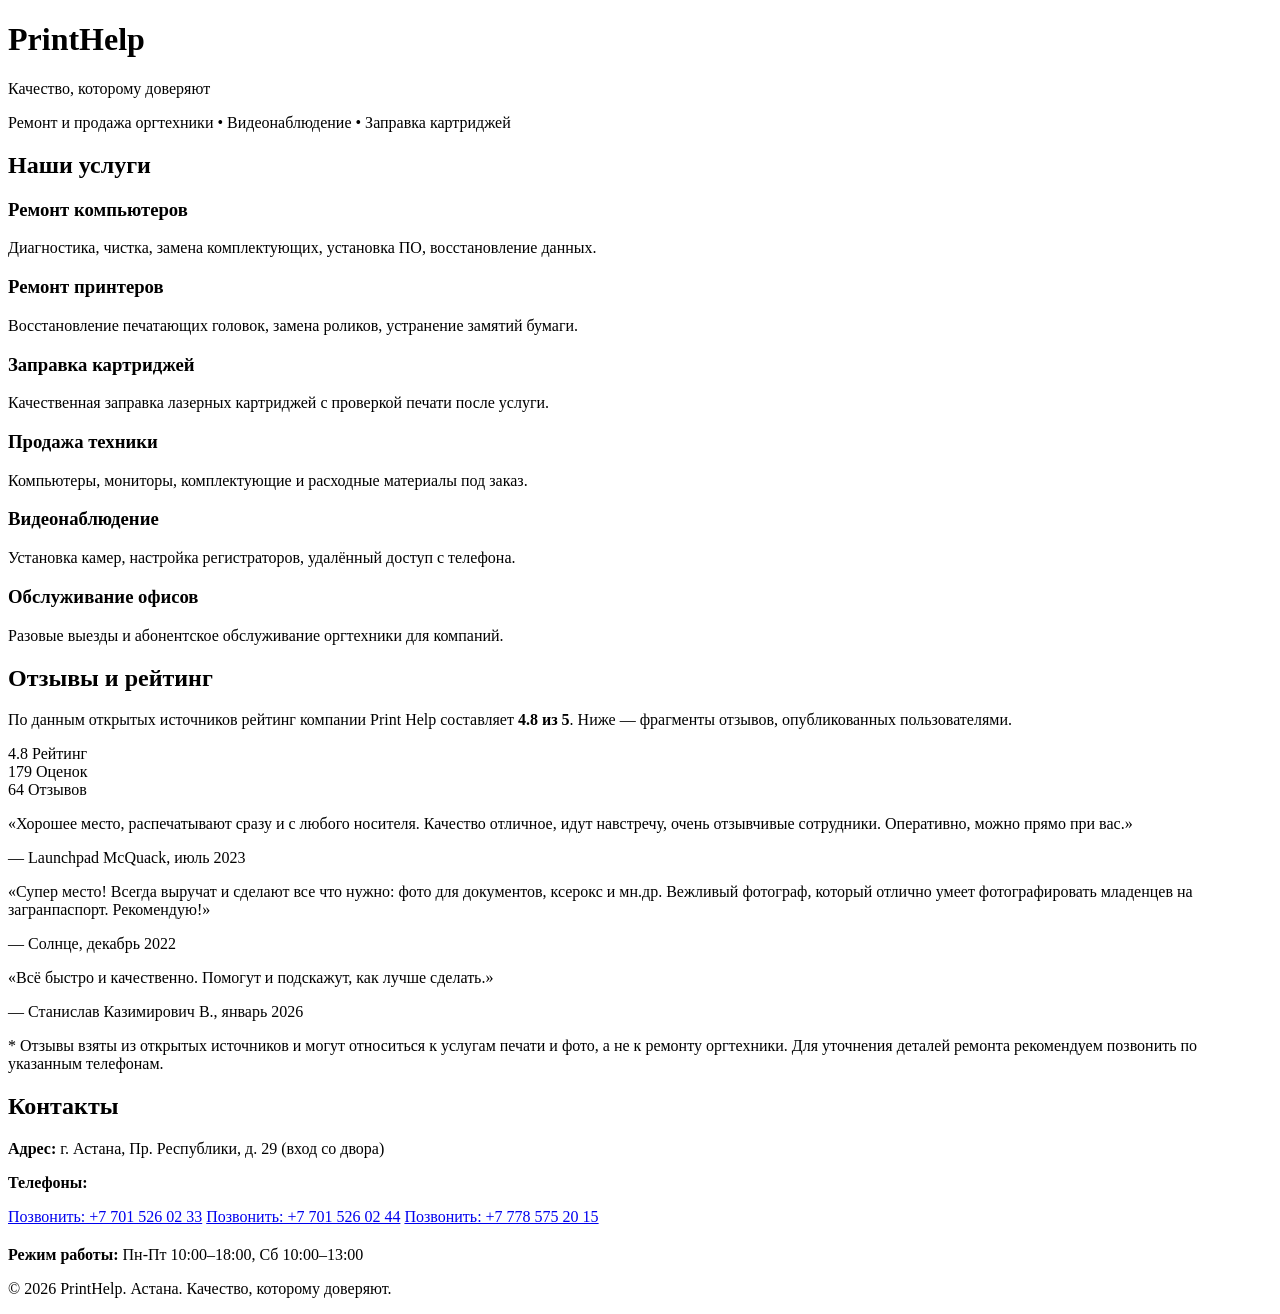
==== index.html @ 0e18ccf7 "Rename tech to index.html" ====
<!DOCTYPE html>
<html lang="ru">
<head>
    <meta charset="UTF-8">
    <meta name="viewport" content="width=device-width, initial-scale=1.0">
    <title>PrintHelp | Ремонт и продажа оргтехники в Астане</title>
    <link rel="stylesheet" href="style.css">
</head>
<body>
    <header>
        <div class="container header-content">
            <h1>PrintHelp</h1>
            <p class="slogan">Качество, которому доверяют</p>
            <p class="subtitle">Ремонт и продажа оргтехники • Видеонаблюдение • Заправка картриджей</p>
        </div>
    </header>

    <main class="container">
        <section class="services fade-in">
            <h2>Наши услуги</h2>
            <div class="cards">
                <div class="card">
                    <h3>Ремонт компьютеров</h3>
                    <p>Диагностика, чистка, замена комплектующих, установка ПО, восстановление данных.</p>
                </div>
                <div class="card">
                    <h3>Ремонт принтеров</h3>
                    <p>Восстановление печатающих головок, замена роликов, устранение замятий бумаги.</p>
                </div>
                <div class="card">
                    <h3>Заправка картриджей</h3>
                    <p>Качественная заправка лазерных картриджей с проверкой печати после услуги.</p>
                </div>
                <div class="card">
                    <h3>Продажа техники</h3>
                    <p>Компьютеры, мониторы, комплектующие и расходные материалы под заказ.</p>
                </div>
                <div class="card">
                    <h3>Видеонаблюдение</h3>
                    <p>Установка камер, настройка регистраторов, удалённый доступ с телефона.</p>
                </div>
                <div class="card">
                    <h3>Обслуживание офисов</h3>
                    <p>Разовые выезды и абонентское обслуживание оргтехники для компаний.</p>
                </div>
            </div>
        </section>

        <section class="reviews fade-in">
            <h2>Отзывы и рейтинг</h2>
            <p class="review-note">По данным открытых источников рейтинг компании Print Help составляет <strong>4.8 из 5</strong>. Ниже — фрагменты отзывов, опубликованных пользователями.</p>

            <div class="review-stats">
                <div class="stat">
                    <span class="stat-number">4.8</span>
                    <span class="stat-label">Рейтинг</span>
                </div>
                <div class="stat">
                    <span class="stat-number">179</span>
                    <span class="stat-label">Оценок</span>
                </div>
                <div class="stat">
                    <span class="stat-number">64</span>
                    <span class="stat-label">Отзывов</span>
                </div>
            </div>

            <div class="review-cards">
                <div class="review-card">
                    <p class="review-text">«Хорошее место, распечатывают сразу и с любого носителя. Качество отличное, идут навстречу, очень отзывчивые сотрудники. Оперативно, можно прямо при вас.»</p>
                    <p class="review-author">— Launchpad McQuack, июль 2023</p>
                </div>
                <div class="review-card">
                    <p class="review-text">«Супер место! Всегда выручат и сделают все что нужно: фото для документов, ксерокс и мн.др. Вежливый фотограф, который отлично умеет фотографировать младенцев на загранпаспорт. Рекомендую!»</p>
                    <p class="review-author">— Солнце, декабрь 2022</p>
                </div>
                <div class="review-card">
                    <p class="review-text">«Всё быстро и качественно. Помогут и подскажут, как лучше сделать.»</p>
                    <p class="review-author">— Станислав Казимирович В., январь 2026</p>
                </div>
            </div>

            <p class="review-disclaimer">* Отзывы взяты из открытых источников и могут относиться к услугам печати и фото, а не к ремонту оргтехники. Для уточнения деталей ремонта рекомендуем позвонить по указанным телефонам.</p>
        </section>

        <section class="contacts fade-in">
            <h2>Контакты</h2>
            <div class="contact-info">
                <p><strong>Адрес:</strong> г. Астана, Пр. Республики, д. 29 (вход со двора)</p>
                <p><strong>Телефоны:</strong></p>
                <div class="phone-buttons">
                    <a href="tel:+77015260233" class="call-btn">Позвонить: +7 701 526 02 33</a>
                    <a href="tel:+77015260244" class="call-btn">Позвонить: +7 701 526 02 44</a>
                    <a href="tel:+77785752015" class="call-btn">Позвонить: +7 778 575 20 15</a>
                </div>
                <p style="margin-top: 20px;"><strong>Режим работы:</strong> Пн-Пт 10:00–18:00, Сб 10:00–13:00</p>
            </div>
        </section>
    </main>

    <footer>
        <div class="container">
            <p>&copy; 2026 PrintHelp. Астана. Качество, которому доверяют.</p>
        </div>
    </footer>
</body>
</html>
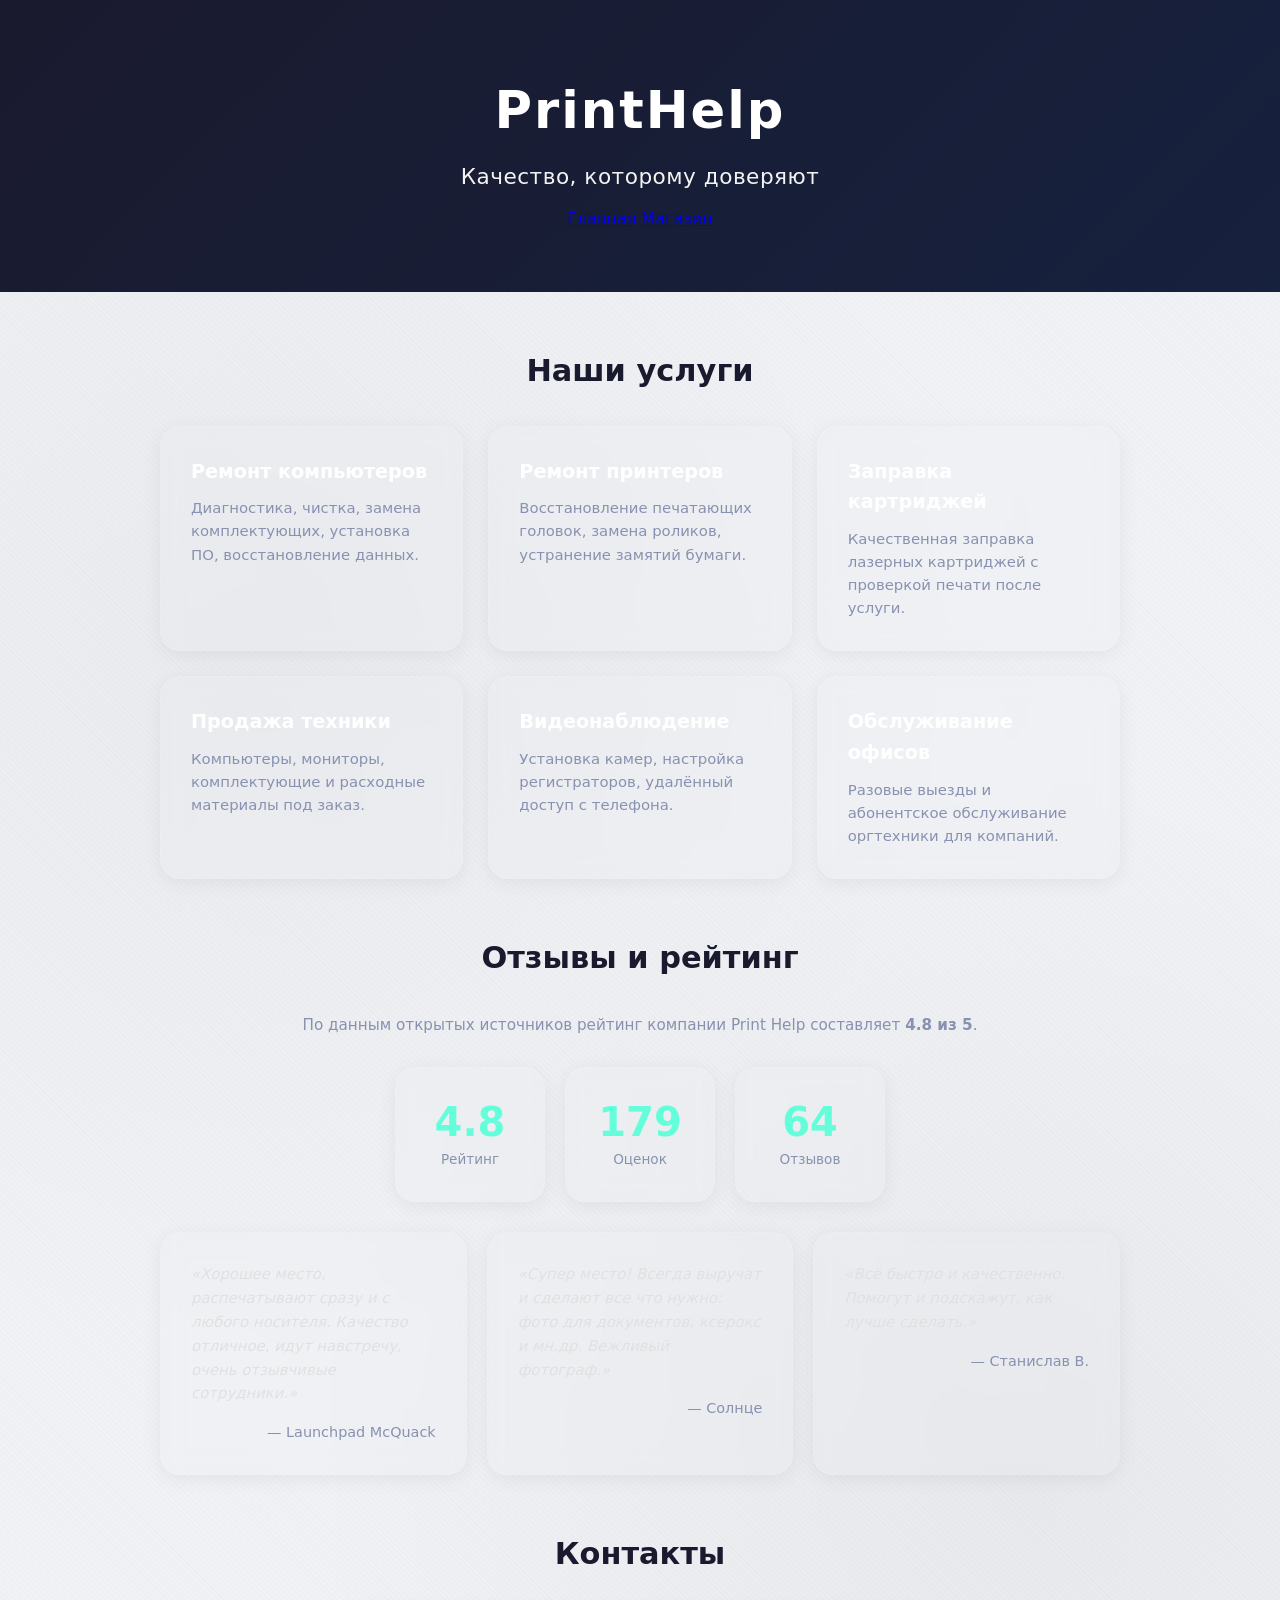
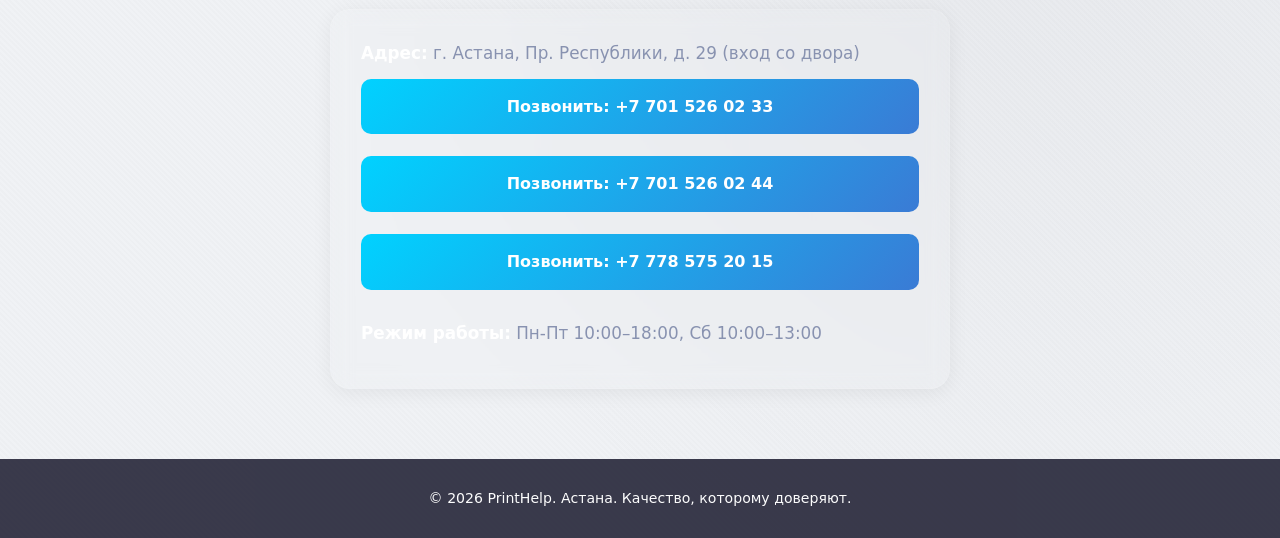
==== commit 80abc370: "Refine reviews and update navigation in index.html Updated review texts and removed some details for" ====
--- a/index.html
+++ b/index.html
@@ -11,7 +11,10 @@
         <div class="container header-content">
             <h1>PrintHelp</h1>
             <p class="slogan">Качество, которому доверяют</p>
-            <p class="subtitle">Ремонт и продажа оргтехники • Видеонаблюдение • Заправка картриджей</p>
+            <nav class="main-nav">
+                <a href="index.html" class="active">Главная</a>
+                <a href="shop.html">Магазин</a>
+            </nav>
         </div>
     </header>
 
@@ -48,7 +51,7 @@
 
         <section class="reviews fade-in">
             <h2>Отзывы и рейтинг</h2>
-            <p class="review-note">По данным открытых источников рейтинг компании Print Help составляет <strong>4.8 из 5</strong>. Ниже — фрагменты отзывов, опубликованных пользователями.</p>
+            <p class="review-note">По данным открытых источников рейтинг компании Print Help составляет <strong>4.8 из 5</strong>.</p>
 
             <div class="review-stats">
                 <div class="stat">
@@ -67,27 +70,24 @@
 
             <div class="review-cards">
                 <div class="review-card">
-                    <p class="review-text">«Хорошее место, распечатывают сразу и с любого носителя. Качество отличное, идут навстречу, очень отзывчивые сотрудники. Оперативно, можно прямо при вас.»</p>
-                    <p class="review-author">— Launchpad McQuack, июль 2023</p>
+                    <p class="review-text">«Хорошее место, распечатывают сразу и с любого носителя. Качество отличное, идут навстречу, очень отзывчивые сотрудники.»</p>
+                    <p class="review-author">— Launchpad McQuack</p>
                 </div>
                 <div class="review-card">
-                    <p class="review-text">«Супер место! Всегда выручат и сделают все что нужно: фото для документов, ксерокс и мн.др. Вежливый фотограф, который отлично умеет фотографировать младенцев на загранпаспорт. Рекомендую!»</p>
-                    <p class="review-author">— Солнце, декабрь 2022</p>
+                    <p class="review-text">«Супер место! Всегда выручат и сделают все что нужно: фото для документов, ксерокс и мн.др. Вежливый фотограф.»</p>
+                    <p class="review-author">— Солнце</p>
                 </div>
                 <div class="review-card">
                     <p class="review-text">«Всё быстро и качественно. Помогут и подскажут, как лучше сделать.»</p>
-                    <p class="review-author">— Станислав Казимирович В., январь 2026</p>
+                    <p class="review-author">— Станислав В.</p>
                 </div>
             </div>
-
-            <p class="review-disclaimer">* Отзывы взяты из открытых источников и могут относиться к услугам печати и фото, а не к ремонту оргтехники. Для уточнения деталей ремонта рекомендуем позвонить по указанным телефонам.</p>
         </section>
 
         <section class="contacts fade-in">
             <h2>Контакты</h2>
             <div class="contact-info">
                 <p><strong>Адрес:</strong> г. Астана, Пр. Республики, д. 29 (вход со двора)</p>
-                <p><strong>Телефоны:</strong></p>
                 <div class="phone-buttons">
                     <a href="tel:+77015260233" class="call-btn">Позвонить: +7 701 526 02 33</a>
                     <a href="tel:+77015260244" class="call-btn">Позвонить: +7 701 526 02 44</a>
--- a/style.css
+++ b/style.css
@@ -0,0 +1,353 @@
+* {
+    margin: 0;
+    padding: 0;
+    box-sizing: border-box;
+}
+
+body {
+    font-family: system-ui, -apple-system, 'Segoe UI', Roboto, sans-serif;
+    line-height: 1.6;
+    color: #2d2d2d;
+    background: #f0f2f5;
+    background-image: 
+        radial-gradient(circle at 20% 30%, rgba(26, 26, 46, 0.03) 0%, transparent 40%),
+        radial-gradient(circle at 80% 70%, rgba(26, 26, 46, 0.04) 0%, transparent 40%),
+        repeating-linear-gradient(45deg, transparent, transparent 2px, rgba(0,0,0,0.01) 2px, rgba(0,0,0,0.01) 4px);
+    min-height: 100vh;
+}
+
+.container {
+    max-width: 1000px;
+    margin: 0 auto;
+    padding: 0 20px;
+}
+
+/* ===== Анимации ===== */
+@keyframes fadeInUp {
+    from {
+        opacity: 0;
+        transform: translateY(25px);
+    }
+    to {
+        opacity: 1;
+        transform: translateY(0);
+    }
+}
+
+.fade-in {
+    animation: fadeInUp 0.7s ease-out forwards;
+}
+
+.services.fade-in { animation-delay: 0.1s; }
+.reviews.fade-in { animation-delay: 0.2s; }
+.contacts.fade-in { animation-delay: 0.3s; }
+
+/* ===== Шапка ===== */
+header {
+    background: linear-gradient(135deg, #1a1a2e 0%, #16213e 100%);
+    color: #fff;
+    padding: 70px 0 60px;
+    text-align: center;
+}
+
+.header-content h1 {
+    font-size: 3.2rem;
+    margin-bottom: 8px;
+    letter-spacing: 2px;
+    font-weight: 700;
+}
+
+.slogan {
+    font-size: 1.35rem;
+    opacity: 0.95;
+    margin-bottom: 12px;
+    font-weight: 400;
+    letter-spacing: 0.5px;
+}
+
+.subtitle {
+    font-size: 1rem;
+    opacity: 0.75;
+}
+
+/* ===== Заголовки секций ===== */
+h2 {
+    font-size: 1.9rem;
+    margin: 55px 0 30px;
+    text-align: center;
+    color: #1a1a2e;
+    font-weight: 600;
+}
+
+/* ===== Карточки услуг ===== */
+.cards {
+    display: grid;
+    grid-template-columns: repeat(auto-fit, minmax(240px, 1fr));
+    gap: 20px;
+}
+
+.card {
+    background: rgba(255, 255, 255, 0.92);
+    padding: 28px 22px;
+    border-radius: 12px;
+    box-shadow: 0 4px 20px rgba(0, 0, 0, 0.06);
+    transition: transform 0.25s ease, box-shadow 0.25s ease;
+    border: 1px solid rgba(255, 255, 255, 0.6);
+    backdrop-filter: blur(4px);
+}
+
+.card:hover {
+    transform: translateY(-6px);
+    box-shadow: 0 10px 30px rgba(0, 0, 0, 0.1);
+}
+
+.card h3 {
+    margin-bottom: 10px;
+    color: #1a1a2e;
+    font-size: 1.2rem;
+    font-weight: 600;
+}
+
+.card p {
+    color: #555;
+    font-size: 0.93rem;
+    line-height: 1.55;
+}
+
+/* ===== Отзывы ===== */
+.review-note {
+    text-align: center;
+    color: #666;
+    margin-bottom: 25px;
+    font-size: 0.95rem;
+}
+
+.review-stats {
+    display: flex;
+    justify-content: center;
+    gap: 25px;
+    margin-bottom: 30px;
+    flex-wrap: wrap;
+}
+
+.stat {
+    background: rgba(255, 255, 255, 0.92);
+    padding: 22px 35px;
+    border-radius: 12px;
+    box-shadow: 0 4px 20px rgba(0, 0, 0, 0.06);
+    text-align: center;
+    min-width: 120px;
+    border: 1px solid rgba(255, 255, 255, 0.6);
+    transition: transform 0.2s ease;
+}
+
+.stat:hover {
+    transform: scale(1.04);
+}
+
+.stat-number {
+    display: block;
+    font-size: 2.2rem;
+    font-weight: 700;
+    color: #1a1a2e;
+    line-height: 1.2;
+}
+
+.stat-label {
+    font-size: 0.85rem;
+    color: #777;
+}
+
+.review-cards {
+    display: grid;
+    grid-template-columns: repeat(auto-fit, minmax(280px, 1fr));
+    gap: 20px;
+    margin-bottom: 20px;
+}
+
+.review-card {
+    background: rgba(255, 255, 255, 0.92);
+    padding: 22px;
+    border-radius: 12px;
+    box-shadow: 0 4px 20px rgba(0, 0, 0, 0.06);
+    border: 1px solid rgba(255, 255, 255, 0.6);
+    transition: transform 0.2s ease;
+}
+
+.review-card:hover {
+    transform: translateY(-3px);
+}
+
+.review-text {
+    font-style: italic;
+    color: #444;
+    margin-bottom: 14px;
+    line-height: 1.6;
+    font-size: 0.93rem;
+}
+
+.review-author {
+    font-size: 0.82rem;
+    color: #888;
+    text-align: right;
+}
+
+.review-disclaimer {
+    text-align: center;
+    font-size: 0.78rem;
+    color: #999;
+    margin-top: 15px;
+    line-height: 1.5;
+}
+
+/* ===== Контакты ===== */
+.contacts {
+    margin-bottom: 70px;
+}
+
+.contact-info {
+    background: rgba(255, 255, 255, 0.92);
+    padding: 35px;
+    border-radius: 12px;
+    box-shadow: 0 4px 20px rgba(0, 0, 0, 0.06);
+    max-width: 620px;
+    margin: 0 auto;
+    border: 1px solid rgba(255, 255, 255, 0.6);
+}
+
+.contact-info p {
+    margin-bottom: 12px;
+    font-size: 1.05rem;
+}
+
+.phone-buttons {
+    display: flex;
+    flex-direction: column;
+    gap: 12px;
+    margin-top: 10px;
+}
+
+.call-btn {
+    display: block;
+    background: #1a1a2e;
+    color: #fff !important;
+    padding: 14px 22px;
+    border-radius: 10px;
+    text-align: center;
+    font-weight: 600;
+    text-decoration: none;
+    font-size: 1rem;
+    transition: background 0.25s ease, transform 0.2s ease, box-shadow 0.2s ease;
+}
+
+.call-btn:hover {
+    background: #16213e;
+    transform: translateY(-2px);
+    box-shadow: 0 6px 20px rgba(26, 26, 46, 0.25);
+    text-decoration: none;
+}
+
+.call-btn:active {
+    transform: translateY(0);
+}
+
+/* ===== Подвал ===== */
+footer {
+    background: #1a1a2e;
+    color: #fff;
+    text-align: center;
+    padding: 28px 0;
+    font-size: 0.88rem;
+    opacity: 0.85;
+}
+/* ===== Стили для главной страницы (index.html) ===== */
+.cards {
+    display: grid;
+    grid-template-columns: repeat(auto-fit, minmax(300px, 1fr));
+    gap: 25px;
+}
+
+.card, .contact-info, .stat, .review-card {
+    background: rgba(255, 255, 255, 0.03);
+    backdrop-filter: blur(10px);
+    border: 1px solid rgba(255, 255, 255, 0.08);
+    border-radius: 20px;
+    padding: 30px;
+    transition: transform 0.3s ease, border-color 0.3s;
+}
+
+.card:hover, .review-card:hover {
+    transform: translateY(-5px);
+    border-color: rgba(100, 255, 218, 0.3);
+}
+
+.card h3, .contact-info p strong {
+    color: #fff;
+}
+
+.card p, .contact-info p {
+    color: #8892b0;
+}
+
+.contact-info a:not(.call-btn) {
+    color: #64ffda;
+}
+
+.call-btn {
+    display: block;
+    background: linear-gradient(135deg, #00d2ff 0%, #3a7bd5 100%);
+    color: #fff !important;
+    padding: 15px;
+    border-radius: 10px;
+    text-align: center;
+    font-weight: 700;
+    text-decoration: none;
+    margin-bottom: 10px;
+    transition: transform 0.2s;
+}
+
+.call-btn:hover {
+    transform: scale(1.02);
+}
+
+.review-stats {
+    display: flex;
+    justify-content: center;
+    gap: 20px;
+    flex-wrap: wrap;
+    margin-bottom: 30px;
+}
+
+.stat {
+    text-align: center;
+    min-width: 150px;
+}
+
+.stat-number {
+    display: block;
+    font-size: 2.5rem;
+    font-weight: 700;
+    color: #64ffda;
+}
+
+.stat-label {
+    color: #8892b0;
+}
+
+.review-text {
+    color: #e0e0e0;
+    font-style: italic;
+    margin-bottom: 15px;
+}
+
+.review-author {
+    color: #8892b0;
+    text-align: right;
+    font-size: 0.9rem;
+}
+
+.review-note, .review-disclaimer {
+    text-align: center;
+    color: #8892b0;
+    margin-bottom: 30px;
+}
